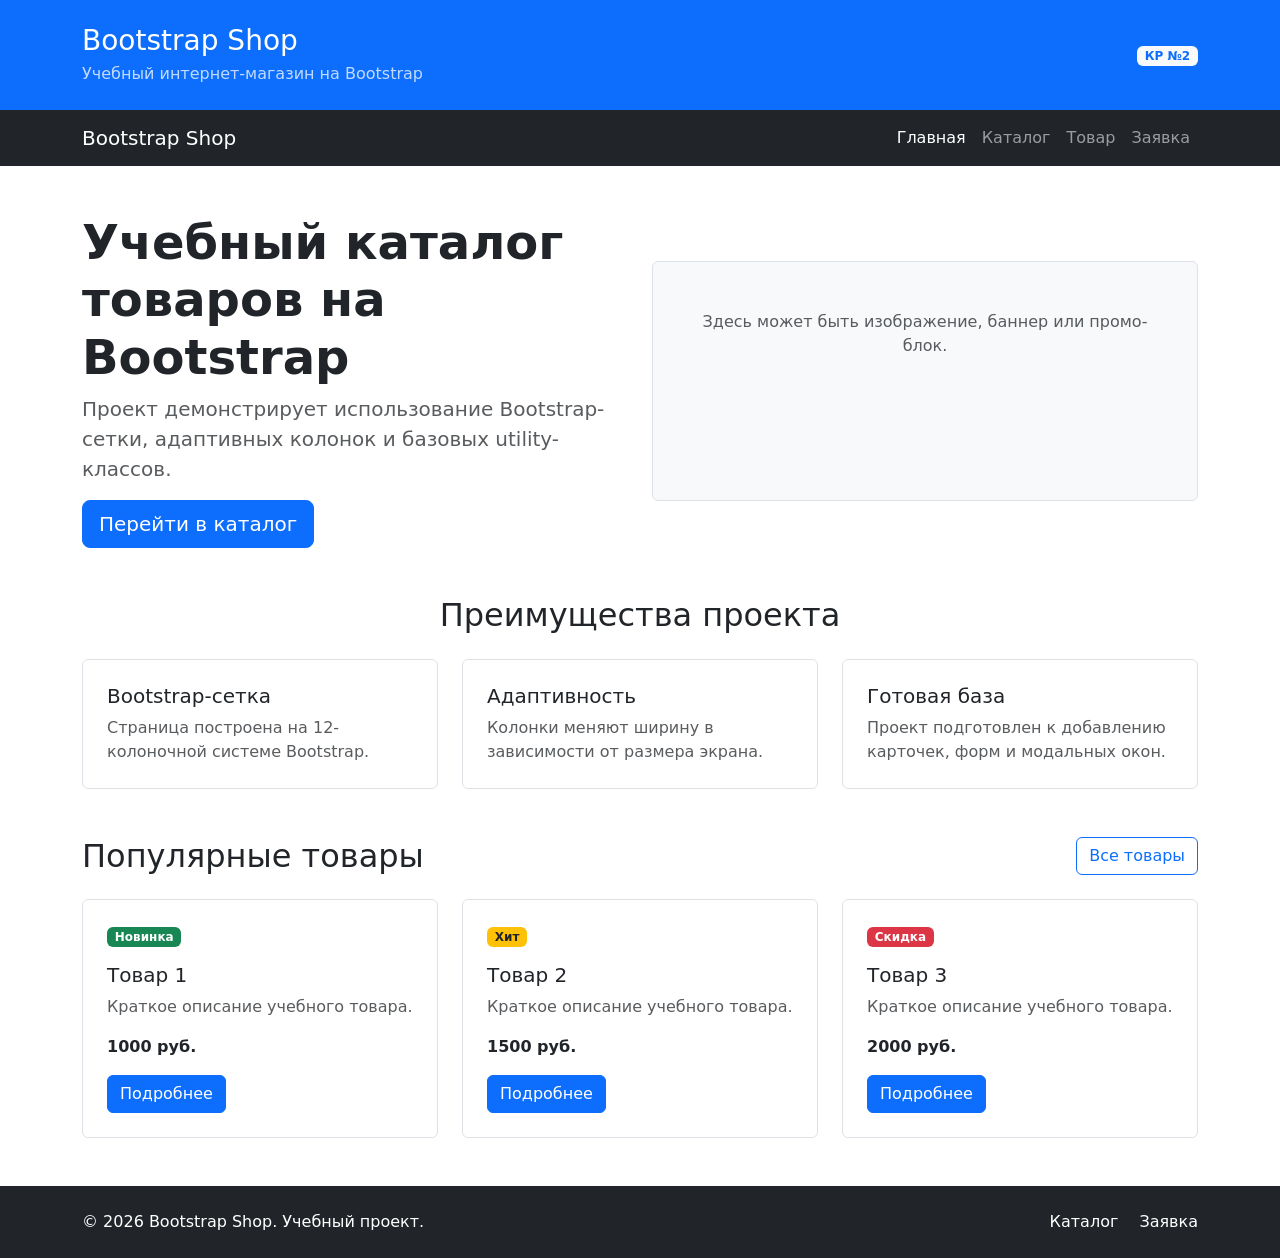
==== index.html @ 70b35a36 "feat: create Bootstrap grid homepage" ====
<!DOCTYPE html>
<html lang="ru">
<head>
  <meta charset="UTF-8">
  <meta name="viewport" content="width=device-width, initial-scale=1.0">
  <title>Главная — Bootstrap Shop</title>
  <link
    href="https://cdn.jsdelivr.net/npm/bootstrap@5.3.3/dist/css/bootstrap.min.css"
    rel="stylesheet"
  >
  <link rel="stylesheet" href="css/custom.css">
</head>
<body>

  <!-- Шапка -->
  <header class="bg-primary text-white py-4">
    <div class="container">
      <div class="row align-items-center">
        <div class="col-12 col-md-8">
          <h1 class="h3 mb-1">Bootstrap Shop</h1>
          <p class="mb-0 opacity-75">
            Учебный интернет-магазин на Bootstrap
          </p>
        </div>
        <div class="col-12 col-md-4 text-md-end mt-3 mt-md-0">
          <span class="badge bg-light text-primary">
            КР №2
          </span>
        </div>
      </div>
    </div>
  </header>

  <!-- Навигация -->
  <nav class="navbar navbar-expand-lg navbar-dark bg-dark">
    <div class="container">
      <a class="navbar-brand" href="index.html">Bootstrap Shop</a>
      <button
        class="navbar-toggler"
        type="button"
        data-bs-toggle="collapse"
        data-bs-target="#mainNavbar"
        aria-controls="mainNavbar"
        aria-expanded="false"
        aria-label="Переключить навигацию"
      >
        <span class="navbar-toggler-icon"></span>
      </button>
      <div class="collapse navbar-collapse" id="mainNavbar">
        <ul class="navbar-nav ms-auto">
          <li class="nav-item">
            <a class="nav-link active" aria-current="page" href="index.html">
              Главная
            </a>
          </li>
          <li class="nav-item">
            <a class="nav-link" href="catalog.html">Каталог</a>
          </li>
          <li class="nav-item">
            <a class="nav-link" href="product.html">Товар</a>
          </li>
          <li class="nav-item">
            <a class="nav-link" href="order.html">Заявка</a>
          </li>
        </ul>
      </div>
    </div>
  </nav>

  <main>

    <!-- Hero-блок -->
    <section class="container my-5">
      <div class="row align-items-center g-4">
        <div class="col-12 col-lg-6">
          <h2 class="display-5 fw-bold">
            Учебный каталог товаров на Bootstrap
          </h2>
          <p class="lead text-muted">
            Проект демонстрирует использование Bootstrap-сетки,
            адаптивных колонок и базовых utility-классов.
          </p>
          <a class="btn btn-primary btn-lg" href="catalog.html">
            Перейти в каталог
          </a>
        </div>
        <div class="col-12 col-lg-6">
          <div class="placeholder-box p-5 bg-light border rounded text-center">
            <p class="mb-0 text-muted">
              Здесь может быть изображение, баннер или промо-блок.
            </p>
          </div>
        </div>
      </div>
    </section>

    <!-- Преимущества -->
    <section class="container my-5">
      <h2 class="text-center mb-4">Преимущества проекта</h2>
      <div class="row g-4">
        <div class="col-12 col-md-4">
          <div class="p-4 border rounded h-100 bg-white">
            <h3 class="h5">Bootstrap-сетка</h3>
            <p class="mb-0 text-muted">
              Страница построена на 12-колоночной системе Bootstrap.
            </p>
          </div>
        </div>
        <div class="col-12 col-md-4">
          <div class="p-4 border rounded h-100 bg-white">
            <h3 class="h5">Адаптивность</h3>
            <p class="mb-0 text-muted">
              Колонки меняют ширину в зависимости от размера экрана.
            </p>
          </div>
        </div>
        <div class="col-12 col-md-4">
          <div class="p-4 border rounded h-100 bg-white">
            <h3 class="h5">Готовая база</h3>
            <p class="mb-0 text-muted">
              Проект подготовлен к добавлению карточек, форм и модальных окон.
            </p>
          </div>
        </div>
      </div>
    </section>

    <!-- Популярные товары -->
    <section class="container my-5">
      <div class="d-flex justify-content-between align-items-center mb-4">
        <h2 class="mb-0">Популярные товары</h2>
        <a class="btn btn-outline-primary" href="catalog.html">
          Все товары
        </a>
      </div>
      <div class="row g-4">
        <div class="col-12 col-md-6 col-lg-4">
          <div class="border rounded h-100 p-4">
            <span class="badge bg-success mb-3">Новинка</span>
            <h3 class="h5">Товар 1</h3>
            <p class="text-muted">
              Краткое описание учебного товара.
            </p>
            <p class="fw-bold mb-3">1000 руб.</p>
            <a class="btn btn-primary" href="product.html">
              Подробнее
            </a>
          </div>
        </div>
        <div class="col-12 col-md-6 col-lg-4">
          <div class="border rounded h-100 p-4">
            <span class="badge bg-warning text-dark mb-3">Хит</span>
            <h3 class="h5">Товар 2</h3>
            <p class="text-muted">
              Краткое описание учебного товара.
            </p>
            <p class="fw-bold mb-3">1500 руб.</p>
            <a class="btn btn-primary" href="product.html">
              Подробнее
            </a>
          </div>
        </div>
        <div class="col-12 col-md-6 col-lg-4">
          <div class="border rounded h-100 p-4">
            <span class="badge bg-danger mb-3">Скидка</span>
            <h3 class="h5">Товар 3</h3>
            <p class="text-muted">
              Краткое описание учебного товара.
            </p>
            <p class="fw-bold mb-3">2000 руб.</p>
            <a class="btn btn-primary" href="product.html">
              Подробнее
            </a>
          </div>
        </div>
      </div>
    </section>

  </main>

  <!-- Подвал -->
  <footer class="bg-dark text-white py-4 mt-5">
    <div class="container">
      <div class="row align-items-center g-3">
        <div class="col-12 col-md-6">
          <p class="mb-0">
            &copy; 2026 Bootstrap Shop. Учебный проект.
          </p>
        </div>
        <div class="col-12 col-md-6 text-md-end">
          <a class="text-white text-decoration-none me-3" href="catalog.html">
            Каталог
          </a>
          <a class="text-white text-decoration-none" href="order.html">
            Заявка
          </a>
        </div>
      </div>
    </div>
  </footer>

  <script
    src="https://cdn.jsdelivr.net/npm/bootstrap@5.3.3/dist/js/bootstrap.bundle.min.js">
  </script>
</body>
</html>
---- css/custom.css ----
body {
  min-height: 100vh;
}

.placeholder-box {
  min-height: 240px;
}
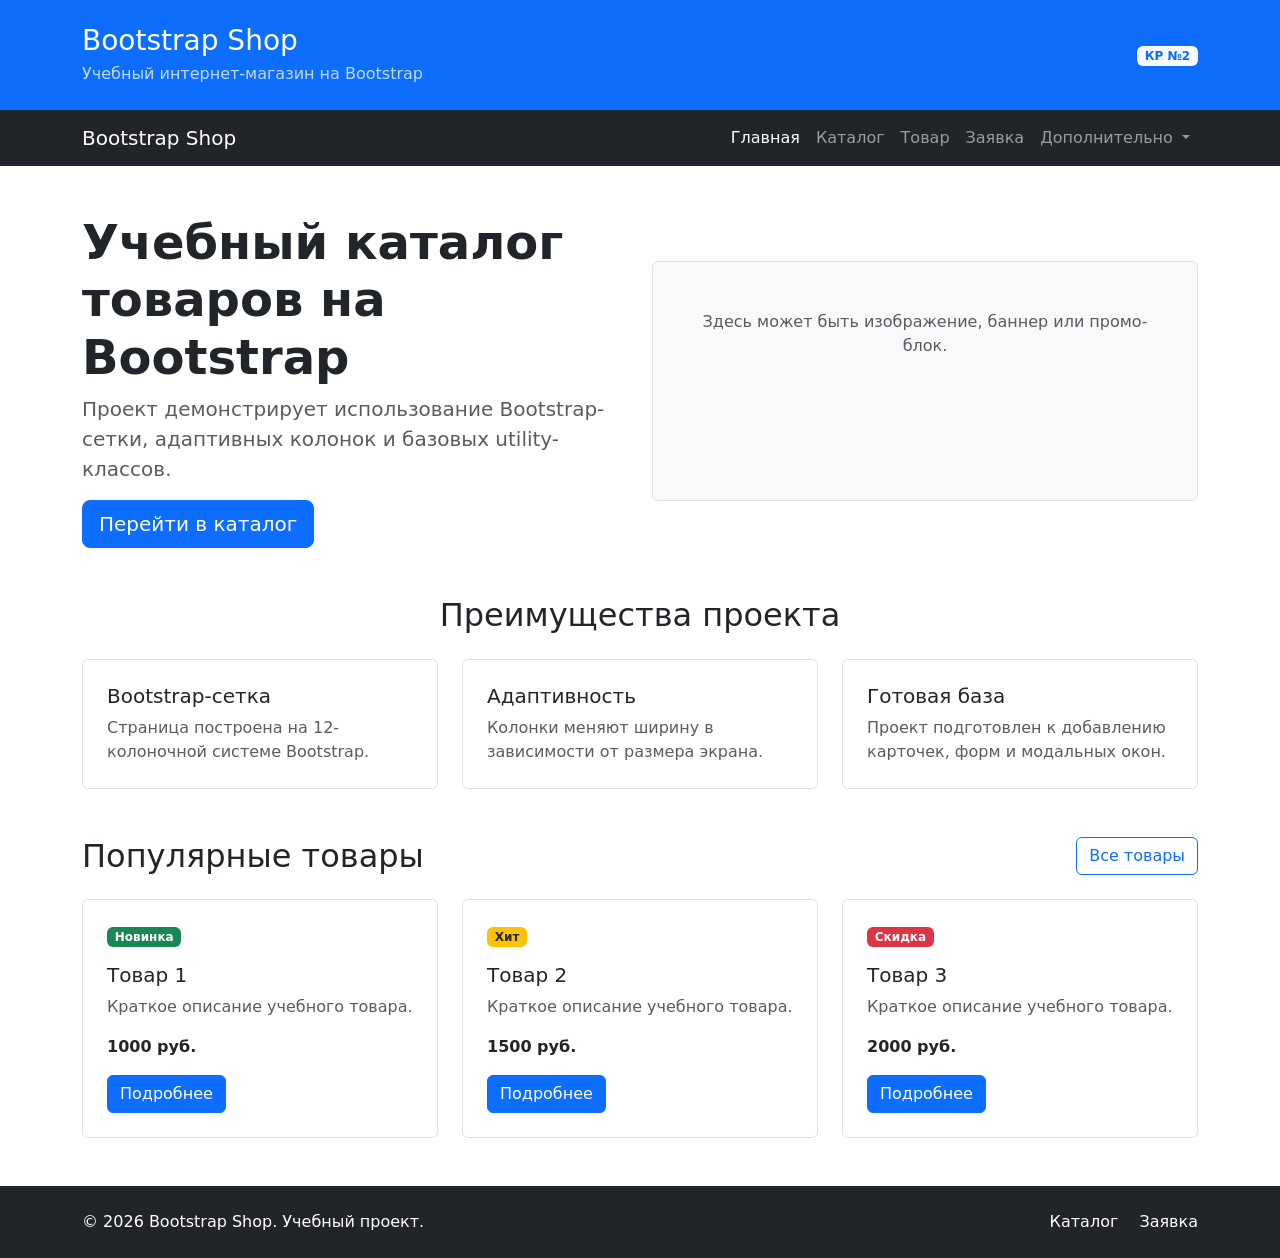
==== commit f0cc8727: "feat: add Bootstrap components pages" ====
--- a/index.html
+++ b/index.html
@@ -5,7 +5,7 @@
   <meta name="viewport" content="width=device-width, initial-scale=1.0">
   <title>Главная — Bootstrap Shop</title>
   <link
-    href="https://cdn.jsdelivr.net/npm/bootstrap@5.3.3/dist/css/bootstrap.min.css"
+    href="https://cdn.jsdelivr.net/npm/bootstrap@5.3.8/dist/css/bootstrap.min.css"
     rel="stylesheet"
   >
   <link rel="stylesheet" href="css/custom.css">
@@ -48,20 +48,34 @@
       </button>
       <div class="collapse navbar-collapse" id="mainNavbar">
         <ul class="navbar-nav ms-auto">
-          <li class="nav-item">
-            <a class="nav-link active" aria-current="page" href="index.html">
-              Главная
-            </a>
-          </li>
-          <li class="nav-item">
-            <a class="nav-link" href="catalog.html">Каталог</a>
-          </li>
-          <li class="nav-item">
-            <a class="nav-link" href="product.html">Товар</a>
-          </li>
-          <li class="nav-item">
-            <a class="nav-link" href="order.html">Заявка</a>
-          </li>
+        <li class="nav-item">
+          <a class="nav-link active" aria-current="page" href="index.html">Главная</a>
+        </li>
+        <li class="nav-item">
+          <a class="nav-link" href="catalog.html">Каталог</a>
+        </li>
+        <li class="nav-item">
+          <a class="nav-link" href="product.html">Товар</a>
+        </li>
+        <li class="nav-item">
+          <a class="nav-link" href="order.html">Заявка</a>
+        </li>
+        <li class="nav-item dropdown">
+          <a
+            class="nav-link dropdown-toggle"
+            href="#"
+            role="button"
+            data-bs-toggle="dropdown"
+            aria-expanded="false"
+          >
+            Дополнительно
+          </a>
+          <ul class="dropdown-menu">
+            <li><a class="dropdown-item" href="catalog.html">Все товары</a></li>
+            <li><a class="dropdown-item" href="order.html">Оформить заявку</a></li>
+            <li><a class="dropdown-item" href="index.html#popular">Популярное</a></li>
+          </ul>
+        </li>
         </ul>
       </div>
     </div>
@@ -126,7 +140,7 @@
     </section>
 
     <!-- Популярные товары -->
-    <section class="container my-5">
+    <section class="container my-5" id="popular">
       <div class="d-flex justify-content-between align-items-center mb-4">
         <h2 class="mb-0">Популярные товары</h2>
         <a class="btn btn-outline-primary" href="catalog.html">
@@ -178,7 +192,6 @@
 
   </main>
 
-  <!-- Подвал -->
   <footer class="bg-dark text-white py-4 mt-5">
     <div class="container">
       <div class="row align-items-center g-3">
@@ -198,9 +211,8 @@
       </div>
     </div>
   </footer>
-
   <script
-    src="https://cdn.jsdelivr.net/npm/bootstrap@5.3.3/dist/js/bootstrap.bundle.min.js">
+    src="https://cdn.jsdelivr.net/npm/bootstrap@5.3.8/dist/js/bootstrap.bundle.min.js">
   </script>
 </body>
 </html>
--- a/css/custom.css
+++ b/css/custom.css
@@ -5,3 +5,12 @@
 .placeholder-box {
   min-height: 240px;
 }
+
+.placeholder-image {
+  min-height: 320px;
+}
+
+.card-img-top {
+  height: 180px;
+  object-fit: cover;
+}
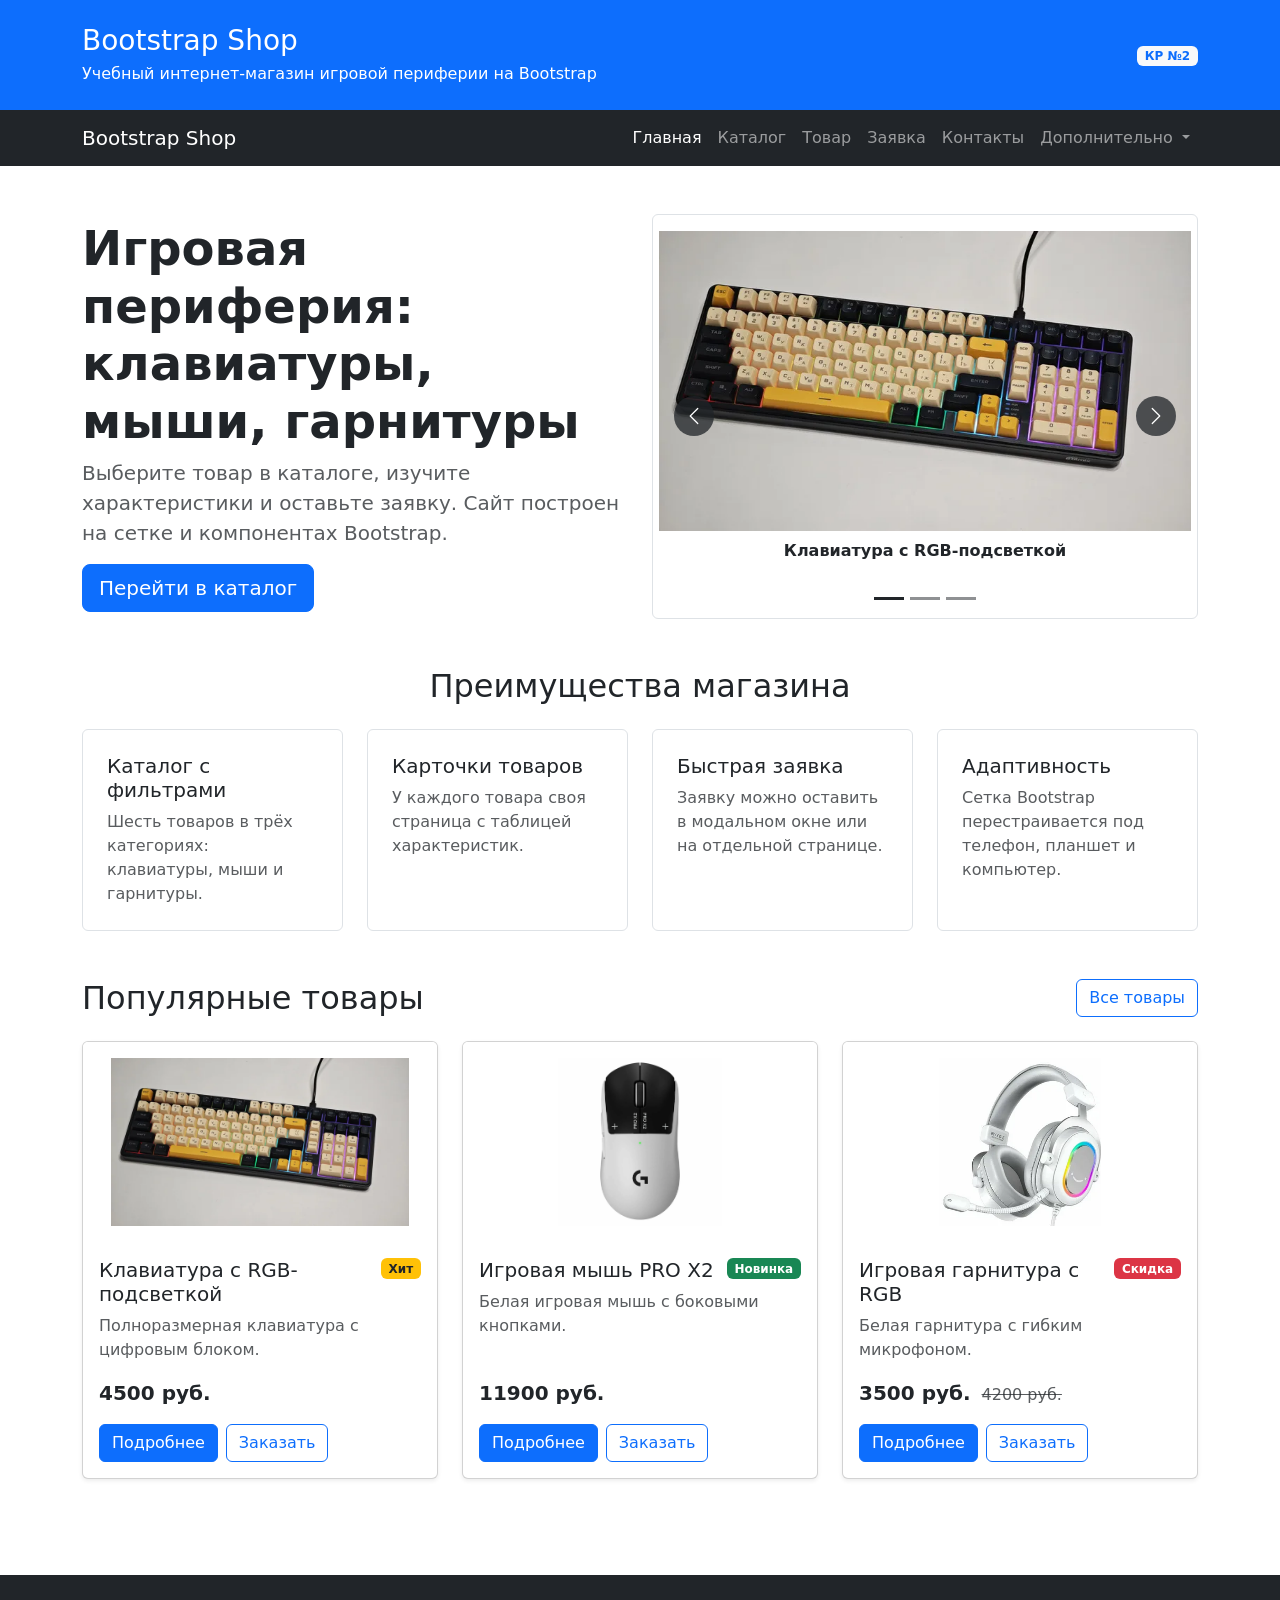
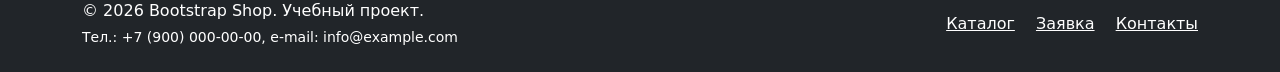
==== commit 1084b0a7: "fix: prepare Bootstrap project for submission" ====
--- a/index.html
+++ b/index.html
@@ -3,36 +3,29 @@
 <head>
   <meta charset="UTF-8">
   <meta name="viewport" content="width=device-width, initial-scale=1.0">
+  <meta name="description" content="Учебный интернет-магазин игровой периферии на Bootstrap: клавиатуры, мыши и гарнитуры.">
   <title>Главная — Bootstrap Shop</title>
-  <link
-    href="https://cdn.jsdelivr.net/npm/bootstrap@5.3.8/dist/css/bootstrap.min.css"
-    rel="stylesheet"
-  >
+  <link rel="stylesheet" href="vendor/bootstrap/css/bootstrap.min.css">
   <link rel="stylesheet" href="css/custom.css">
 </head>
 <body>
-
-  <!-- Шапка -->
+  <a class="visually-hidden-focusable" href="#main">Перейти к содержимому</a>
+
   <header class="bg-primary text-white py-4">
     <div class="container">
       <div class="row align-items-center">
         <div class="col-12 col-md-8">
-          <h1 class="h3 mb-1">Bootstrap Shop</h1>
-          <p class="mb-0 opacity-75">
-            Учебный интернет-магазин на Bootstrap
-          </p>
+          <p class="h3 mb-1">Bootstrap Shop</p>
+          <p class="mb-0">Учебный интернет-магазин игровой периферии на Bootstrap</p>
         </div>
         <div class="col-12 col-md-4 text-md-end mt-3 mt-md-0">
-          <span class="badge bg-light text-primary">
-            КР №2
-          </span>
+          <span class="badge bg-light text-primary">КР №2</span>
         </div>
       </div>
     </div>
   </header>
 
-  <!-- Навигация -->
-  <nav class="navbar navbar-expand-lg navbar-dark bg-dark">
+  <nav class="navbar navbar-expand-lg navbar-dark bg-dark" aria-label="Основная навигация">
     <div class="container">
       <a class="navbar-brand" href="index.html">Bootstrap Shop</a>
       <button
@@ -48,145 +41,209 @@
       </button>
       <div class="collapse navbar-collapse" id="mainNavbar">
         <ul class="navbar-nav ms-auto">
-        <li class="nav-item">
-          <a class="nav-link active" aria-current="page" href="index.html">Главная</a>
-        </li>
-        <li class="nav-item">
-          <a class="nav-link" href="catalog.html">Каталог</a>
-        </li>
-        <li class="nav-item">
-          <a class="nav-link" href="product.html">Товар</a>
-        </li>
-        <li class="nav-item">
-          <a class="nav-link" href="order.html">Заявка</a>
-        </li>
-        <li class="nav-item dropdown">
-          <a
-            class="nav-link dropdown-toggle"
-            href="#"
-            role="button"
-            data-bs-toggle="dropdown"
-            aria-expanded="false"
-          >
-            Дополнительно
-          </a>
-          <ul class="dropdown-menu">
-            <li><a class="dropdown-item" href="catalog.html">Все товары</a></li>
-            <li><a class="dropdown-item" href="order.html">Оформить заявку</a></li>
-            <li><a class="dropdown-item" href="index.html#popular">Популярное</a></li>
-          </ul>
-        </li>
+          <li class="nav-item">
+            <a class="nav-link active" aria-current="page" href="index.html">Главная</a>
+          </li>
+          <li class="nav-item">
+            <a class="nav-link" href="catalog.html">Каталог</a>
+          </li>
+          <li class="nav-item">
+            <a class="nav-link" href="product.html">Товар</a>
+          </li>
+          <li class="nav-item">
+            <a class="nav-link" href="order.html">Заявка</a>
+          </li>
+          <li class="nav-item">
+            <a class="nav-link" href="contacts.html">Контакты</a>
+          </li>
+          <li class="nav-item dropdown">
+            <a
+              class="nav-link dropdown-toggle"
+              href="#"
+              role="button"
+              data-bs-toggle="dropdown"
+              aria-expanded="false"
+            >
+              Дополнительно
+            </a>
+            <ul class="dropdown-menu dropdown-menu-end">
+              <li><a class="dropdown-item" href="catalog.html">Все товары</a></li>
+              <li><a class="dropdown-item" href="order.html">Оформить заявку</a></li>
+              <li><a class="dropdown-item" href="index.html#popular">Популярное</a></li>
+              <li><a class="dropdown-item" href="contacts.html">Контакты</a></li>
+            </ul>
+          </li>
         </ul>
       </div>
     </div>
   </nav>
 
-  <main>
+  <main id="main">
 
     <!-- Hero-блок -->
-    <section class="container my-5">
+    <section class="container my-5" aria-labelledby="hero-title">
       <div class="row align-items-center g-4">
         <div class="col-12 col-lg-6">
-          <h2 class="display-5 fw-bold">
-            Учебный каталог товаров на Bootstrap
-          </h2>
+          <h1 class="display-5 fw-bold" id="hero-title">Игровая периферия: клавиатуры, мыши, гарнитуры</h1>
           <p class="lead text-muted">
-            Проект демонстрирует использование Bootstrap-сетки,
-            адаптивных колонок и базовых utility-классов.
+            Выберите товар в каталоге, изучите характеристики
+            и оставьте заявку. Сайт построен на сетке и компонентах Bootstrap.
           </p>
-          <a class="btn btn-primary btn-lg" href="catalog.html">
-            Перейти в каталог
-          </a>
+          <a class="btn btn-primary btn-lg" href="catalog.html">Перейти в каталог</a>
         </div>
         <div class="col-12 col-lg-6">
-          <div class="placeholder-box p-5 bg-light border rounded text-center">
-            <p class="mb-0 text-muted">
-              Здесь может быть изображение, баннер или промо-блок.
-            </p>
+          <div id="heroCarousel" class="carousel slide bg-white border rounded overflow-hidden pt-3" data-bs-ride="false" aria-label="Популярные товары">
+            <div class="carousel-inner">
+            <div class="carousel-item active">
+              <a class="text-decoration-none text-body" href="product.html">
+                <img src="images/product-1.png" class="d-block w-100 carousel-img" alt="Клавиатура с цифровым блоком, чёрно-бежево-жёлтые клавиши, RGB-подсветка" width="760" height="428">
+                <p class="text-center fw-semibold mt-2 mb-4">Клавиатура с RGB-подсветкой</p>
+              </a>
+            </div>
+            <div class="carousel-item">
+              <a class="text-decoration-none text-body" href="product-2.html">
+                <img src="images/product-2.png" class="d-block w-100 carousel-img" alt="Белая игровая мышь PRO X2 с чёрной верхней панелью, вид сверху" width="779" height="800">
+                <p class="text-center fw-semibold mt-2 mb-4">Игровая мышь PRO X2</p>
+              </a>
+            </div>
+            <div class="carousel-item">
+              <a class="text-decoration-none text-body" href="product-3.html">
+                <img src="images/product-3.png" class="d-block w-100 carousel-img" alt="Белая игровая гарнитура с RGB-кольцом на чашке и микрофоном" width="307" height="320">
+                <p class="text-center fw-semibold mt-2 mb-4">Игровая гарнитура с RGB</p>
+              </a>
+            </div>
+            </div>
+            <div class="carousel-indicators carousel-indicators-bottom">
+            <button type="button" data-bs-target="#heroCarousel" data-bs-slide-to="0" class="active" aria-current="true" aria-label="Слайд 1"></button>
+            <button type="button" data-bs-target="#heroCarousel" data-bs-slide-to="1" aria-label="Слайд 2"></button>
+            <button type="button" data-bs-target="#heroCarousel" data-bs-slide-to="2" aria-label="Слайд 3"></button>
+            </div>
+            <button class="carousel-control-prev" type="button" data-bs-target="#heroCarousel" data-bs-slide="prev">
+              <span class="carousel-control-prev-icon" aria-hidden="true"></span>
+              <span class="visually-hidden">Предыдущий слайд</span>
+            </button>
+            <button class="carousel-control-next" type="button" data-bs-target="#heroCarousel" data-bs-slide="next">
+              <span class="carousel-control-next-icon" aria-hidden="true"></span>
+              <span class="visually-hidden">Следующий слайд</span>
+            </button>
           </div>
         </div>
       </div>
     </section>
 
     <!-- Преимущества -->
-    <section class="container my-5">
-      <h2 class="text-center mb-4">Преимущества проекта</h2>
+    <section class="container my-5" aria-labelledby="adv-title">
+      <h2 class="text-center mb-4" id="adv-title">Преимущества магазина</h2>
       <div class="row g-4">
-        <div class="col-12 col-md-4">
+        <div class="col-12 col-md-6 col-lg-3">
           <div class="p-4 border rounded h-100 bg-white">
-            <h3 class="h5">Bootstrap-сетка</h3>
-            <p class="mb-0 text-muted">
-              Страница построена на 12-колоночной системе Bootstrap.
-            </p>
-          </div>
-        </div>
-        <div class="col-12 col-md-4">
+            <h3 class="h5">Каталог с фильтрами</h3>
+            <p class="mb-0 text-muted">Шесть товаров в трёх категориях: клавиатуры, мыши и гарнитуры.</p>
+          </div>
+        </div>
+        <div class="col-12 col-md-6 col-lg-3">
+          <div class="p-4 border rounded h-100 bg-white">
+            <h3 class="h5">Карточки товаров</h3>
+            <p class="mb-0 text-muted">У каждого товара своя страница с таблицей характеристик.</p>
+          </div>
+        </div>
+        <div class="col-12 col-md-6 col-lg-3">
+          <div class="p-4 border rounded h-100 bg-white">
+            <h3 class="h5">Быстрая заявка</h3>
+            <p class="mb-0 text-muted">Заявку можно оставить в модальном окне или на отдельной странице.</p>
+          </div>
+        </div>
+        <div class="col-12 col-md-6 col-lg-3">
           <div class="p-4 border rounded h-100 bg-white">
             <h3 class="h5">Адаптивность</h3>
-            <p class="mb-0 text-muted">
-              Колонки меняют ширину в зависимости от размера экрана.
-            </p>
-          </div>
-        </div>
-        <div class="col-12 col-md-4">
-          <div class="p-4 border rounded h-100 bg-white">
-            <h3 class="h5">Готовая база</h3>
-            <p class="mb-0 text-muted">
-              Проект подготовлен к добавлению карточек, форм и модальных окон.
-            </p>
+            <p class="mb-0 text-muted">Сетка Bootstrap перестраивается под телефон, планшет и компьютер.</p>
           </div>
         </div>
       </div>
     </section>
 
     <!-- Популярные товары -->
-    <section class="container my-5" id="popular">
+    <section class="container my-5" id="popular" aria-labelledby="popular-title">
       <div class="d-flex justify-content-between align-items-center mb-4">
-        <h2 class="mb-0">Популярные товары</h2>
-        <a class="btn btn-outline-primary" href="catalog.html">
-          Все товары
-        </a>
+        <h2 class="mb-0" id="popular-title">Популярные товары</h2>
+        <a class="btn btn-outline-primary" href="catalog.html">Все товары</a>
       </div>
       <div class="row g-4">
-        <div class="col-12 col-md-6 col-lg-4">
-          <div class="border rounded h-100 p-4">
-            <span class="badge bg-success mb-3">Новинка</span>
-            <h3 class="h5">Товар 1</h3>
-            <p class="text-muted">
-              Краткое описание учебного товара.
-            </p>
-            <p class="fw-bold mb-3">1000 руб.</p>
-            <a class="btn btn-primary" href="product.html">
-              Подробнее
-            </a>
-          </div>
-        </div>
-        <div class="col-12 col-md-6 col-lg-4">
-          <div class="border rounded h-100 p-4">
-            <span class="badge bg-warning text-dark mb-3">Хит</span>
-            <h3 class="h5">Товар 2</h3>
-            <p class="text-muted">
-              Краткое описание учебного товара.
-            </p>
-            <p class="fw-bold mb-3">1500 руб.</p>
-            <a class="btn btn-primary" href="product.html">
-              Подробнее
-            </a>
-          </div>
-        </div>
-        <div class="col-12 col-md-6 col-lg-4">
-          <div class="border rounded h-100 p-4">
-            <span class="badge bg-danger mb-3">Скидка</span>
-            <h3 class="h5">Товар 3</h3>
-            <p class="text-muted">
-              Краткое описание учебного товара.
-            </p>
-            <p class="fw-bold mb-3">2000 руб.</p>
-            <a class="btn btn-primary" href="product.html">
-              Подробнее
-            </a>
-          </div>
-        </div>
+      <div class="col-12 col-md-6 col-lg-4">
+        <article class="card h-100 shadow-sm">
+          <img src="images/product-1.png" class="card-img-top product-img" alt="Клавиатура с цифровым блоком, чёрно-бежево-жёлтые клавиши, RGB-подсветка" width="760" height="428" loading="lazy">
+          <div class="card-body d-flex flex-column">
+            <div class="d-flex justify-content-between align-items-start gap-2 mb-2">
+              <h3 class="card-title h5 mb-0">Клавиатура с RGB-подсветкой</h3>
+              <span class="badge bg-warning text-dark">Хит</span>
+            </div>
+            <p class="card-text text-muted">Полноразмерная клавиатура с цифровым блоком.</p>
+            <p class="fw-bold fs-5 mt-auto mb-3">4500 руб.</p>
+            <div class="d-flex flex-wrap gap-2">
+              <a class="btn btn-primary" href="product.html">Подробнее</a>
+              <button
+                class="btn btn-outline-primary"
+                type="button"
+                data-bs-toggle="modal"
+                data-bs-target="#orderModal"
+                data-product="Клавиатура с RGB-подсветкой"
+              >
+                Заказать
+              </button>
+            </div>
+          </div>
+        </article>
+      </div>
+      <div class="col-12 col-md-6 col-lg-4">
+        <article class="card h-100 shadow-sm">
+          <img src="images/product-2.png" class="card-img-top product-img" alt="Белая игровая мышь PRO X2 с чёрной верхней панелью, вид сверху" width="779" height="800" loading="lazy">
+          <div class="card-body d-flex flex-column">
+            <div class="d-flex justify-content-between align-items-start gap-2 mb-2">
+              <h3 class="card-title h5 mb-0">Игровая мышь PRO X2</h3>
+              <span class="badge bg-success">Новинка</span>
+            </div>
+            <p class="card-text text-muted">Белая игровая мышь с боковыми кнопками.</p>
+            <p class="fw-bold fs-5 mt-auto mb-3">11900 руб.</p>
+            <div class="d-flex flex-wrap gap-2">
+              <a class="btn btn-primary" href="product-2.html">Подробнее</a>
+              <button
+                class="btn btn-outline-primary"
+                type="button"
+                data-bs-toggle="modal"
+                data-bs-target="#orderModal"
+                data-product="Игровая мышь PRO X2"
+              >
+                Заказать
+              </button>
+            </div>
+          </div>
+        </article>
+      </div>
+      <div class="col-12 col-md-6 col-lg-4">
+        <article class="card h-100 shadow-sm">
+          <img src="images/product-3.png" class="card-img-top product-img" alt="Белая игровая гарнитура с RGB-кольцом на чашке и микрофоном" width="307" height="320" loading="lazy">
+          <div class="card-body d-flex flex-column">
+            <div class="d-flex justify-content-between align-items-start gap-2 mb-2">
+              <h3 class="card-title h5 mb-0">Игровая гарнитура с RGB</h3>
+              <span class="badge bg-danger">Скидка</span>
+            </div>
+            <p class="card-text text-muted">Белая гарнитура с гибким микрофоном.</p>
+            <p class="fw-bold fs-5 mt-auto mb-3">3500 руб. <s class="text-muted ms-1 fs-6 fw-normal">4200 руб.</s></p>
+            <div class="d-flex flex-wrap gap-2">
+              <a class="btn btn-primary" href="product-3.html">Подробнее</a>
+              <button
+                class="btn btn-outline-primary"
+                type="button"
+                data-bs-toggle="modal"
+                data-bs-target="#orderModal"
+                data-product="Игровая гарнитура с RGB"
+              >
+                Заказать
+              </button>
+            </div>
+          </div>
+        </article>
+      </div>
       </div>
     </section>
 
@@ -196,23 +253,77 @@
     <div class="container">
       <div class="row align-items-center g-3">
         <div class="col-12 col-md-6">
-          <p class="mb-0">
-            &copy; 2026 Bootstrap Shop. Учебный проект.
-          </p>
+          <p class="mb-1">&copy; 2026 Bootstrap Shop. Учебный проект.</p>
+          <p class="mb-0 small">Тел.: +7 (900) 000-00-00, e-mail: info@example.com</p>
         </div>
         <div class="col-12 col-md-6 text-md-end">
-          <a class="text-white text-decoration-none me-3" href="catalog.html">
-            Каталог
-          </a>
-          <a class="text-white text-decoration-none" href="order.html">
-            Заявка
-          </a>
+          <a class="text-white me-3" href="catalog.html">Каталог</a>
+          <a class="text-white me-3" href="order.html">Заявка</a>
+          <a class="text-white" href="contacts.html">Контакты</a>
         </div>
       </div>
     </div>
   </footer>
-  <script
-    src="https://cdn.jsdelivr.net/npm/bootstrap@5.3.8/dist/js/bootstrap.bundle.min.js">
-  </script>
+
+  <!-- Модальное окно быстрой заявки -->
+  <div
+    class="modal fade"
+    id="orderModal"
+    tabindex="-1"
+    aria-labelledby="orderModalLabel"
+    aria-hidden="true"
+  >
+    <div class="modal-dialog modal-dialog-centered">
+      <div class="modal-content">
+        <div class="modal-header">
+          <h2 class="modal-title h5" id="orderModalLabel">Быстрая заявка</h2>
+          <button type="button" class="btn-close" data-bs-dismiss="modal" aria-label="Закрыть"></button>
+        </div>
+        <div class="modal-body">
+          <p class="mb-3">Товар: <strong id="modal-product-name">Не выбран</strong></p>
+          <p class="text-muted">Оставьте контактные данные, и менеджер свяжется с вами.</p>
+          <form id="modal-form" class="needs-validation" novalidate>
+            <input type="hidden" id="modal-product" name="product">
+            <div class="mb-3">
+              <label for="modal-name" class="form-label">Имя *</label>
+              <input id="modal-name" name="name" type="text" class="form-control" minlength="2" autocomplete="given-name" required>
+              <div class="invalid-feedback">Введите имя (минимум 2 символа).</div>
+            </div>
+            <div class="mb-3">
+              <label for="modal-phone" class="form-label">Телефон *</label>
+              <div class="input-group">
+                <span class="input-group-text">+7</span>
+                <input id="modal-phone" name="phone" type="tel" class="form-control" placeholder="900 000-00-00"
+                  pattern="\d{3} \d{3}-\d{2}-\d{2}" autocomplete="tel-national" required>
+                <div class="invalid-feedback">Формат: 900 000-00-00.</div>
+              </div>
+            </div>
+            <div class="form-check">
+              <input id="modal-agree" name="agreement" class="form-check-input" type="checkbox" required>
+              <label class="form-check-label" for="modal-agree">Согласен на обработку данных *</label>
+              <div class="invalid-feedback">Необходимо согласие на обработку данных.</div>
+            </div>
+          </form>
+        </div>
+        <div class="modal-footer">
+          <button type="button" class="btn btn-secondary" data-bs-dismiss="modal">Закрыть</button>
+          <button type="submit" class="btn btn-primary" form="modal-form">Отправить</button>
+        </div>
+      </div>
+    </div>
+  </div>
+
+  <!-- Уведомление об успешной отправке -->
+  <div class="toast-container position-fixed bottom-0 end-0 p-3">
+    <div id="successToast" class="toast text-bg-success" role="status" aria-live="polite" aria-atomic="true">
+      <div class="d-flex">
+        <div class="toast-body">Заявка отправлена. Менеджер свяжется с вами.</div>
+        <button type="button" class="btn-close btn-close-white me-2 m-auto" data-bs-dismiss="toast" aria-label="Закрыть"></button>
+      </div>
+    </div>
+  </div>
+
+  <script src="vendor/bootstrap/js/bootstrap.bundle.min.js"></script>
+  <script src="js/main.js"></script>
 </body>
 </html>
